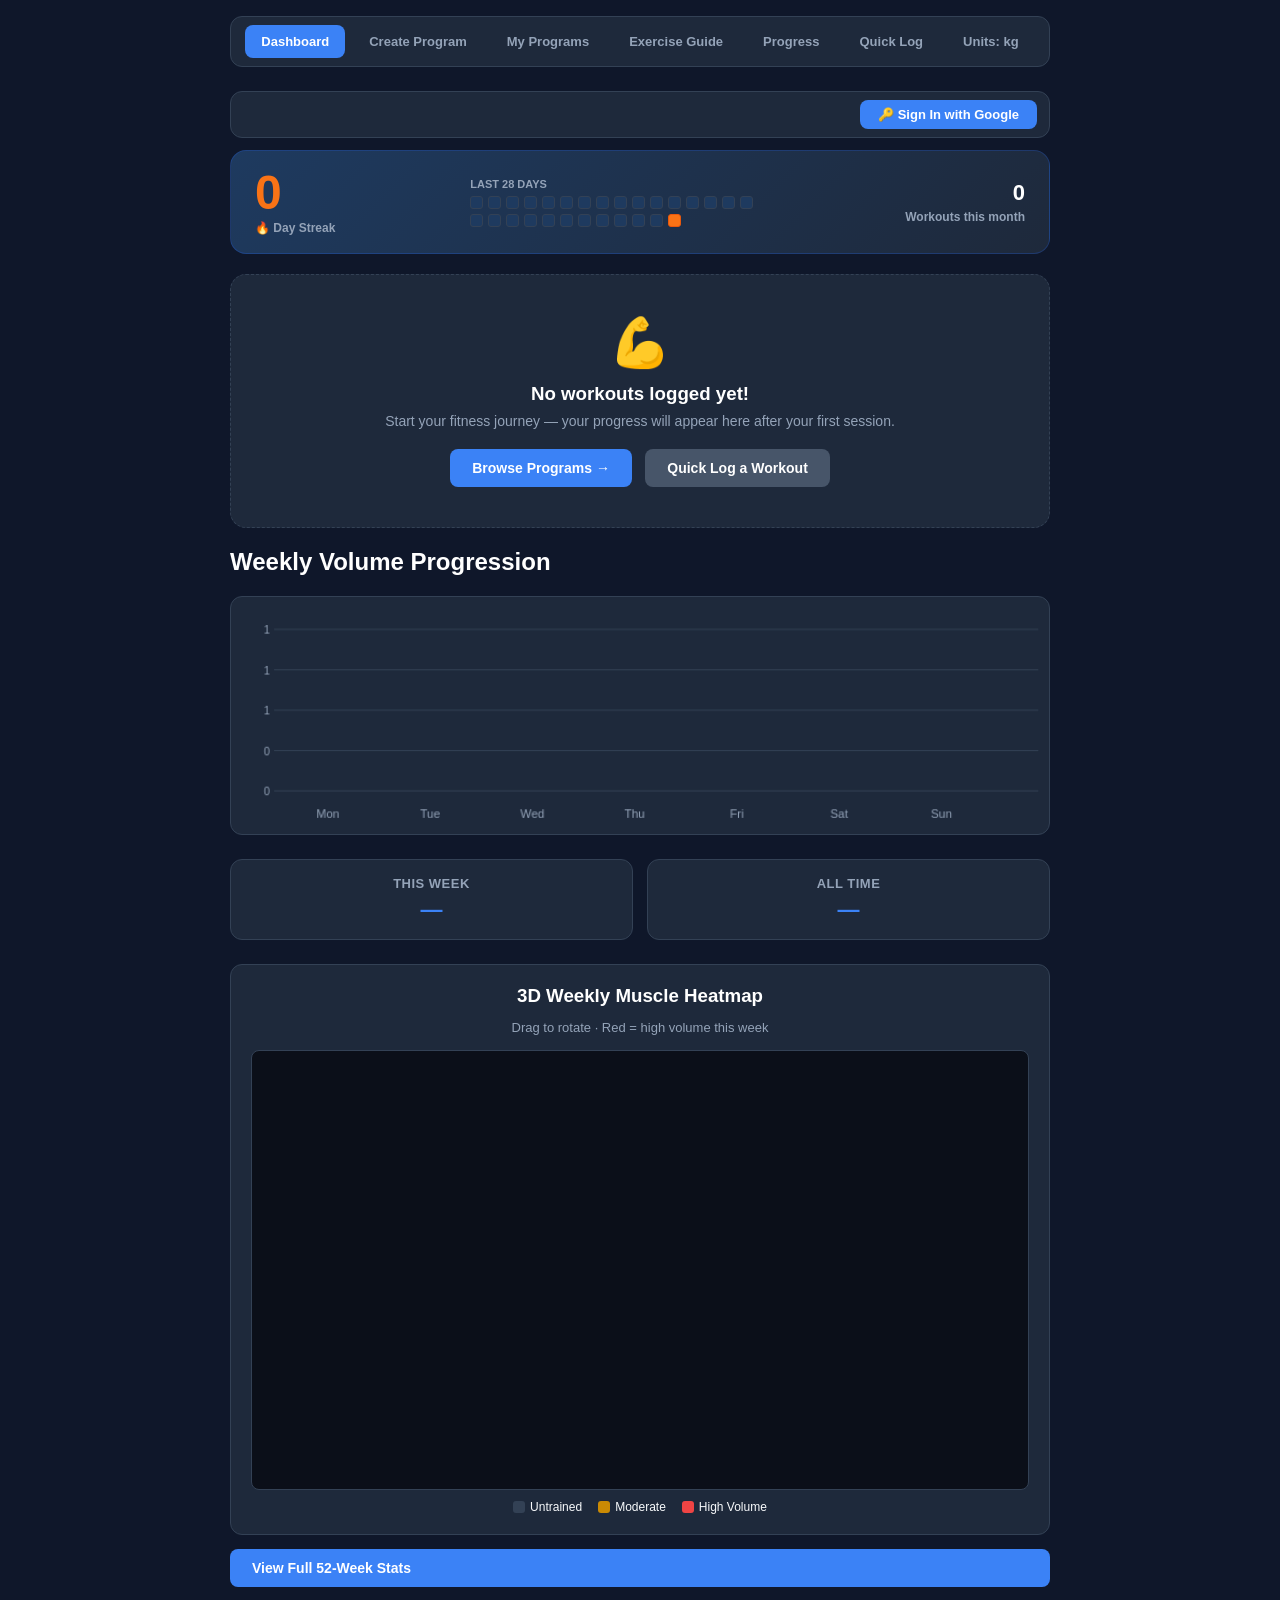
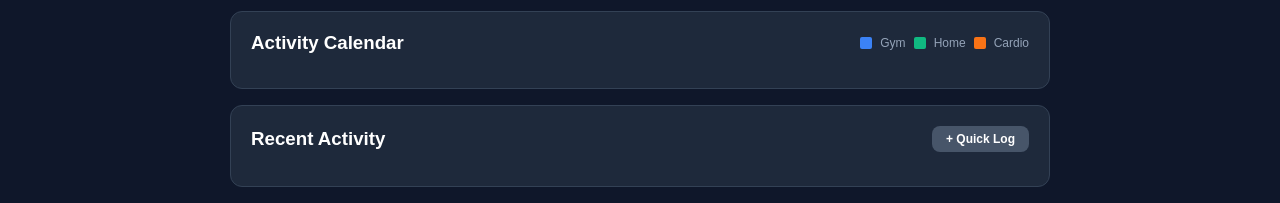
==== index.html @ 7433057d "Add files via upload" ====
<!DOCTYPE html>
<html lang="en">
<head>
    <meta charset="UTF-8">
    <meta name="viewport" content="width=device-width, initial-scale=1.0">
    <meta name="theme-color" content="#0f172a">
    <meta name="apple-mobile-web-app-capable" content="yes">
    <meta name="description" content="FitTrack Pro — Smart fitness tracking with 3D muscle heatmap, strength progression, and workout analytics.">
    <title>FitTrack Pro</title>
    <!-- FIX: Use Three.js r134 with reliable CDN path for OrbitControls -->
    <script src="https://cdnjs.cloudflare.com/ajax/libs/three.js/r134/three.min.js"></script>
    <script src="https://cdn.jsdelivr.net/npm/three@0.134.0/examples/js/controls/OrbitControls.js"></script>
    <script src="https://cdn.jsdelivr.net/npm/@supabase/supabase-js@2"></script>
    <!-- Configure Supabase credentials here before loading app.js -->
    <script>
        // REQUIRED: Replace with your actual Supabase project credentials
        window.__SUPABASE_URL = 'YOUR_SUPABASE_URL';
        window.__SUPABASE_KEY = 'YOUR_SUPABASE_ANON_KEY';
    </script>
    <link rel="stylesheet" href="styles.css">
</head>
<body class="fittrack-app">
<div class="container">
    <nav class="control-panel">
        <button class="toggle-btn active-nav" id="btn-home" onclick="showPage('home')">Dashboard</button>
        <button class="toggle-btn" id="btn-creator" onclick="showPage('creator')">Create Program</button>
        <button class="toggle-btn" id="btn-selector" onclick="showPage('selector')">My Programs</button>
        <!-- FIX: Unit toggle is a separate action, not a nav page — no page id needed -->
        <button class="toggle-btn" id="btn-guide" onclick="showPage('guide')">Exercise Guide</button>
        <button class="toggle-btn" id="btn-progress" onclick="openProgressModal()">Progress</button>
        <button class="toggle-btn" id="btn-quicklog" onclick="showPage('quicklog')">Quick Log</button>
        <button class="toggle-btn" id="btn-units" onclick="toggleUnits()">
            Units: <span id="unitLabel">kg</span>
        </button>
    </nav>
    <nav class="auth-nav">
        <img id="user-avatar" src="" alt="avatar" style="display:none;">
        <span id="user-display" style="display:none;"></span>
        <button id="login-btn" onclick="signInWithGoogle()">🔑 Sign In with Google</button>
        <button id="logout-btn" style="display:none;" onclick="signOut()">Sign Out</button>
    </nav>
    <!-- Toast notification -->
    <div id="toast"></div>
    <!-- Loading spinner overlay -->
    <div id="loading-spinner">
        <div class="spinner-ring"></div>
    </div>

    <!-- DASHBOARD PAGE -->
    <div id="page-home" class="page active">
        <!-- Streak + Consistency -->
        <div class="streak-bar">
            <div>
                <div class="streak-number" id="streakCount">0</div>
                <div class="streak-label">🔥 Day Streak</div>
            </div>
            <div>
                <div style="font-size:11px;font-weight:700;color:var(--text-muted);margin-bottom:6px;text-transform:uppercase;">Last 28 Days</div>
                <div class="consistency-dots" id="consistencyDots"></div>
            </div>
            <div style="text-align:right;">
                <div style="font-size:22px;font-weight:800;color:#fff;" id="monthWorkoutCount">0</div>
                <div class="streak-label">Workouts this month</div>
            </div>
        </div>

        <!-- Empty state shown to new users -->
        <div id="dashEmptyState" style="display:none;text-align:center;background:var(--bg-secondary);border:1px dashed var(--border);border-radius:16px;padding:40px 20px;margin-bottom:20px;">
            <div style="font-size:48px;margin-bottom:12px;">💪</div>
            <h3 style="color:#fff;margin:0 0 8px;">No workouts logged yet!</h3>
            <p style="color:var(--text-muted);margin:0 0 20px;font-size:14px;">Start your fitness journey — your progress will appear here after your first session.</p>
            <button class="action-btn" onclick="showPage('selector')">Browse Programs →</button>
            &nbsp;
            <button class="action-btn" style="background:#475569;" onclick="showPage('quicklog')">Quick Log a Workout</button>
        </div>

        <h2 style="margin-top:0;">Weekly Volume Progression</h2>
        <canvas id="weeklyProgressionChart" width="760" height="220"></canvas>

        <div class="stats-container">
            <div class="stat-card">
                <h3>This Week</h3>
                <p id="weeklyVolume">—</p>
            </div>
            <div class="stat-card">
                <h3>All Time</h3>
                <p id="totalVolume">—</p>
            </div>

            <div class="anatomy-panel">
                <h3>3D Weekly Muscle Heatmap</h3>
                <p style="font-size:13px;color:var(--text-muted);margin-top:-5px;margin-bottom:15px;">
                    Drag to rotate · Red = high volume this week
                </p>
                <div id="anatomy-canvas-container"></div>
                <div class="anatomy-legend" style="margin-top:10px;">
                    <div class="legend-item"><div class="legend-color" style="background:#334155;"></div><span>Untrained</span></div>
                    <div class="legend-item"><div class="legend-color" style="background:#ca8a04;"></div><span>Moderate</span></div>
                    <div class="legend-item"><div class="legend-color" style="background:#ef4444;"></div><span>High Volume</span></div>
                </div>
            </div>

            <button class="action-btn" style="grid-column:span 2;" onclick="showStatsModal()">View Full 52-Week Stats</button>
        </div>

        <!-- Activity Calendar -->
        <div style="margin-top:24px;background:var(--bg-secondary);border:1px solid var(--border);border-radius:12px;padding:20px;">
            <div style="display:flex;justify-content:space-between;align-items:center;margin-bottom:14px;flex-wrap:wrap;gap:10px;">
                <h3 style="margin:0;">Activity Calendar</h3>
                <div style="display:flex;gap:8px;font-size:12px;align-items:center;">
                    <div style="width:12px;height:12px;border-radius:2px;background:#3b82f6;"></div><span style="color:var(--text-muted);">Gym</span>
                    <div style="width:12px;height:12px;border-radius:2px;background:#10b981;"></div><span style="color:var(--text-muted);">Home</span>
                    <div style="width:12px;height:12px;border-radius:2px;background:#f97316;"></div><span style="color:var(--text-muted);">Cardio</span>
                </div>
            </div>
            <div id="activityCalendar" style="position:relative;"></div>
            <div id="calendarPopover" style="display:none;position:absolute;background:#1e293b;border:1px solid var(--border);border-radius:8px;padding:10px 14px;font-size:12px;color:#fff;z-index:100;pointer-events:none;max-width:200px;box-shadow:0 4px 16px rgba(0,0,0,0.5);"></div>
        </div>

        <!-- Recent Activity -->
        <div style="margin-top:16px;background:var(--bg-secondary);border:1px solid var(--border);border-radius:12px;padding:20px;">
            <div style="display:flex;justify-content:space-between;align-items:center;margin-bottom:14px;">
                <h3 style="margin:0;">Recent Activity</h3>
                <button class="action-btn" style="padding:6px 14px;font-size:12px;background:#475569;" onclick="showPage('quicklog')">+ Quick Log</button>
            </div>
            <div id="recentActivityList"></div>
        </div>
    </div>

    <!-- CREATE PROGRAM PAGE -->
    <div id="page-creator" class="page">
        <h2>Custom Program Architect</h2>
        <div style="margin-bottom:20px;display:flex;gap:15px;align-items:center;flex-wrap:wrap;">
            <input type="text" id="newWorkoutTitle" placeholder="Program Title (e.g., Push Day)" style="flex:1;min-width:160px;">
            <label style="font-weight:600;">Location:</label>
            <select id="locationMode" onchange="resetBuilderList()">
                <option value="gym">Commercial Gym</option>
                <option value="home">Home Workout</option>
            </select>
        </div>
        <div id="newExerciseList"></div>
        <div style="margin-top:20px;display:flex;gap:10px;flex-wrap:wrap;">
            <button class="action-btn" style="background:#475569;" onclick="addExerciseRowWithSelect()">+ Add Exercise</button>
            <button class="action-btn" style="background:#64748b;" onclick="addCustomExerciseRow()">+ Other Exercise</button>
            <button class="action-btn" onclick="saveCustomWorkout()">Save to System</button>
        </div>
    </div>

    <!-- MY PROGRAMS PAGE -->
    <div id="page-selector" class="page">
        <div style="background:linear-gradient(135deg,#e0f2fe 0%,#f0fdf4 100%);border-radius:16px;padding:20px;margin-bottom:25px;display:flex;justify-content:space-between;align-items:center;flex-wrap:wrap;gap:12px;">
            <div>
                <h3 style="color:#0284c7;margin:0 0 6px 0;font-size:18px;font-weight:700;">System Architect</h3>
                <p style="color:#334155;font-size:14px;margin:0 0 12px 0;">Select any routine to modify and log your performance.</p>
                <button class="action-btn" style="background:#0284c7;font-size:13px;padding:6px 14px;border-radius:20px;" onclick="showPage('creator')">Build Custom Now</button>
            </div>
        </div>

        <h2 class="routines-section-title">Explore Pre-made Workouts</h2>
        <div class="filter-tabs-wrapper">
            <button class="filter-chip active-filter" id="filter-all" onclick="filterPremade('all')">Show All</button>
            <button class="filter-chip" id="filter-gym" onclick="filterPremade('gym')">🏋️ Gym</button>
            <button class="filter-chip" id="filter-home" onclick="filterPremade('home')">🏠 Home</button>
            <button class="filter-chip" id="filter-cardio" onclick="filterPremade('cardio')">🏃 Cardio</button>
        </div>
        <div id="premadeButtonsGrid" class="routines-grid"></div>
        <div id="premadeToggleContainer" style="display:flex;justify-content:center;margin-top:20px;"></div>

        <h2 class="routines-section-title" style="margin-top:35px;">My Personal Routines</h2>
        <div id="savedProgramsGrid" class="routines-grid"></div>
    </div>

    <!-- ACTIVE TRACKER PAGE -->
    <div id="page-tracker" class="page">
        <div style="display:flex;justify-content:space-between;align-items:center;margin-bottom:20px;flex-wrap:wrap;gap:10px;">
            <h2 id="trackerWorkoutTitle" style="margin:0;">Active Workout Session</h2>
            <button class="action-btn" style="background:#475569;padding:8px 16px;" onclick="showPage('selector')">← Cancel</button>
        </div>

        <div style="background:var(--bg-secondary);border:1px solid var(--border);border-radius:12px;padding:16px;margin-bottom:20px;display:flex;gap:15px;align-items:center;flex-wrap:wrap;">
            <label style="font-weight:600;color:#fff;">Target Log Day:</label>
            <select id="logTargetDay" style="flex:1;">
                <option value="Mon">Monday</option>
                <option value="Tue">Tuesday</option>
                <option value="Wed">Wednesday</option>
                <option value="Thu">Thursday</option>
                <option value="Fri">Friday</option>
                <option value="Sat">Saturday</option>
                <option value="Sun">Sunday</option>
            </select>
        </div>

        <!-- Rest Timer Bar -->
        <div class="rest-timer-bar" id="restTimerBar">
            <div>
                <div style="font-size:11px;font-weight:700;color:var(--text-muted);text-transform:uppercase;margin-bottom:2px;">Rest Timer</div>
                <div class="rest-timer-display" id="restTimerDisplay">1:30</div>
            </div>
            <div class="rest-presets">
                <button class="rest-preset-btn" onclick="startRest(30)">30s</button>
                <button class="rest-preset-btn active" onclick="startRest(60)">60s</button>
                <button class="rest-preset-btn" onclick="startRest(90)">90s</button>
                <button class="rest-preset-btn" onclick="startRest(120)">2m</button>
                <button class="rest-preset-btn" onclick="startRest(180)">3m</button>
            </div>
            <button class="rest-preset-btn" onclick="stopRestTimer()" style="background:#ef4444;color:#fff;">✕ Stop</button>
        </div>

        <div id="activeWorkoutExercisesContainer"></div>

        <div style="margin-top:25px;display:flex;gap:10px;flex-wrap:wrap;">
            <button class="action-btn" style="background:#f97316;flex:1;padding:14px;font-size:14px;" onclick="showRestTimerBar()">
                ⏱ Start Rest
            </button>
            <button class="action-btn" style="background:var(--success);flex:2;padding:14px;font-size:15px;" onclick="commitCompletedWorkoutSession()">
                ✓ Log Workout as Completed
            </button>
            <div id="loading-spinner" style="display:none; color: var(--accent); font-weight: bold; margin-top: 10px;">
        Saving to cloud... ⏳
    </div>
        </div>
    </div>
    <!-- EXERCISE GUIDE PAGE -->
    <div id="page-guide" class="page">
        <h2>Exercise Guide</h2>
        <p style="color:var(--text-muted);margin-top:-10px;margin-bottom:20px;font-size:14px;">Select an exercise to see correct form, muscles targeted, and a 3D animation of the movement.</p>

        <div style="display:flex;gap:12px;align-items:center;flex-wrap:wrap;margin-bottom:20px;">
            <select id="guideCategorySelect" onchange="populateGuideExercises()" style="flex:1;min-width:150px;">
                <option value="">— Select Muscle Group —</option>
            </select>
            <select id="guideExerciseSelect" onchange="loadExerciseGuide()" style="flex:2;min-width:200px;">
                <option value="">— Select Exercise —</option>
            </select>
            <select id="guideLocationMode" onchange="buildGuideCategoryList()" style="min-width:130px;">
                <option value="gym">Gym</option>
                <option value="home">Home</option>
            </select>
        </div>

        <div id="guideContent" style="display:none;">
            <!-- Exercise Info Card -->
            <div style="display:grid;grid-template-columns:1fr 1fr;gap:16px;margin-bottom:20px;">
                <div style="background:var(--bg-secondary);border:1px solid var(--border);border-radius:12px;padding:20px;">
                    <h3 id="guideExName" style="margin-bottom:8px;font-size:18px;color:#fff;"></h3>
                    <p style="font-size:12px;text-transform:uppercase;color:var(--text-muted);font-weight:700;margin:0 0 4px 0;">Primary Muscles</p>
                    <p id="guidePrimary" style="color:var(--accent);font-weight:600;margin:0 0 12px 0;font-size:14px;"></p>
                    <p style="font-size:12px;text-transform:uppercase;color:var(--text-muted);font-weight:700;margin:0 0 4px 0;">Equipment</p>
                    <p id="guideEquipment" style="color:var(--text-main);margin:0 0 12px 0;font-size:14px;"></p>
                    <p style="font-size:12px;text-transform:uppercase;color:var(--text-muted);font-weight:700;margin:0 0 4px 0;">Difficulty</p>
                    <div id="guideDifficulty" style="margin:0;"></div>
                </div>
                <div style="background:var(--bg-secondary);border:1px solid var(--border);border-radius:12px;padding:20px;">
                    <p style="font-size:12px;text-transform:uppercase;color:var(--text-muted);font-weight:700;margin:0 0 8px 0;">How to Perform</p>
                    <ol id="guideSteps" style="margin:0;padding-left:18px;color:var(--text-main);font-size:13px;line-height:1.8;"></ol>
                </div>
            </div>

            <!-- 3D Animation Panel -->
            <div style="background:var(--bg-secondary);border:1px solid var(--border);border-radius:12px;padding:20px;margin-bottom:16px;">
                <div style="display:flex;justify-content:space-between;align-items:center;margin-bottom:12px;">
                    <h3 style="margin:0;font-size:16px;">3D Form Animation</h3>
                    <div style="display:flex;gap:8px;">
                        <button class="action-btn" style="padding:6px 14px;font-size:12px;background:#475569;" onclick="toggleGuideAnimation()">
                            <span id="animToggleLabel">⏸ Pause</span>
                        </button>
                        <button class="action-btn" style="padding:6px 14px;font-size:12px;background:#475569;" onclick="resetGuideCamera()">↺ Reset View</button>
                    </div>
                </div>
                <div id="guide3DContainer" style="width:100%;height:380px;background:#060d1a;border-radius:8px;border:1px solid var(--border);position:relative;overflow:hidden;cursor:grab;"></div>
                <div id="guidePhaseLabel" style="text-align:center;margin-top:10px;font-size:13px;color:var(--text-muted);font-weight:600;letter-spacing:0.5px;"></div>
            </div>

            <!-- Tips -->
            <div style="background:rgba(59,130,246,0.08);border:1px solid rgba(59,130,246,0.25);border-radius:12px;padding:16px;">
                <p style="font-size:12px;text-transform:uppercase;color:var(--accent);font-weight:700;margin:0 0 8px 0;">⚡ Pro Tips</p>
                <ul id="guideTips" style="margin:0;padding-left:18px;color:var(--text-main);font-size:13px;line-height:1.9;"></ul>
            </div>
        </div>

        <div id="guidePlaceholder" style="text-align:center;padding:60px 20px;color:var(--text-muted);">
            <div style="font-size:48px;margin-bottom:16px;">🏋️</div>
            <p style="font-size:16px;font-weight:600;">Select a muscle group and exercise above</p>
            <p style="font-size:13px;margin-top:4px;">You'll see step-by-step instructions and a 3D movement animation.</p>
        </div>
    </div>

    <!-- QUICK LOG PAGE -->
    <div id="page-quicklog" class="page">
        <h2>⚡ Quick Log</h2>
        <p style="color:var(--text-muted);margin-top:-10px;margin-bottom:20px;font-size:14px;">Log any exercise in seconds — no program setup needed.</p>

        <div style="background:var(--bg-secondary);border:1px solid var(--border);border-radius:12px;padding:20px;margin-bottom:16px;">
            <div style="display:grid;grid-template-columns:1fr 1fr;gap:12px;margin-bottom:12px;">
                <div>
                    <label style="font-size:11px;font-weight:700;text-transform:uppercase;color:var(--text-muted);display:block;margin-bottom:6px;">Muscle Group</label>
                    <select id="qlCategory" onchange="populateQLExercises()" style="width:100%;box-sizing:border-box;">
                        <option value="">— Select —</option>
                    </select>
                </div>
                <div>
                    <label style="font-size:11px;font-weight:700;text-transform:uppercase;color:var(--text-muted);display:block;margin-bottom:6px;">Exercise</label>
                    <select id="qlExercise" style="width:100%;box-sizing:border-box;">
                        <option value="">— Select exercise —</option>
                    </select>
                </div>
            </div>
            <div style="display:flex;align-items:center;gap:8px;margin-bottom:12px;">
                <div style="height:1px;flex:1;background:var(--border);"></div>
                <span style="font-size:11px;color:var(--text-muted);font-weight:600;">OR TYPE CUSTOM</span>
                <div style="height:1px;flex:1;background:var(--border);"></div>
            </div>
            <input type="text" id="qlCustomName" placeholder="Custom exercise name…" style="width:100%;box-sizing:border-box;margin-bottom:12px;">
            <div style="display:grid;grid-template-columns:1fr 1fr 1fr 1fr;gap:10px;margin-bottom:12px;">
                <div>
                    <label style="font-size:11px;font-weight:700;text-transform:uppercase;color:var(--text-muted);display:block;margin-bottom:6px;">Sets</label>
                    <input type="number" id="qlSets" value="3" min="1" style="width:100%;box-sizing:border-box;">
                </div>
                <div>
                    <label style="font-size:11px;font-weight:700;text-transform:uppercase;color:var(--text-muted);display:block;margin-bottom:6px;">Reps</label>
                    <input type="number" id="qlReps" value="10" min="0" style="width:100%;box-sizing:border-box;">
                </div>
                <div>
                    <label style="font-size:11px;font-weight:700;text-transform:uppercase;color:var(--text-muted);display:block;margin-bottom:6px;">Weight</label>
                    <input type="number" id="qlWeight" value="0" min="0" step="0.5" style="width:100%;box-sizing:border-box;">
                </div>
                <div>
                    <label style="font-size:11px;font-weight:700;text-transform:uppercase;color:var(--text-muted);display:block;margin-bottom:6px;">Day</label>
                    <select id="qlDay" style="width:100%;box-sizing:border-box;">
                        <option value="Mon">Mon</option>
                        <option value="Tue">Tue</option>
                        <option value="Wed">Wed</option>
                        <option value="Thu">Thu</option>
                        <option value="Fri">Fri</option>
                        <option value="Sat">Sat</option>
                        <option value="Sun">Sun</option>
                    </select>
                </div>
            </div>
            <button class="action-btn" onclick="quickLogAddExercise()" style="width:100%;padding:12px;">+ Add to Session</button>
        </div>

        <div id="qlSessionList" style="margin-bottom:16px;"></div>

        <div id="qlActions" style="display:none;gap:10px;flex-wrap:wrap;">
            <button class="action-btn" style="background:#475569;flex:1;" onclick="clearQLSession()">✕ Clear</button>
            <button class="action-btn" style="background:var(--success);flex:2;padding:14px;" onclick="commitQLSession()">✓ Log This Session</button>
        </div>
    </div>

</div>

<!-- 52-WEEK STATS MODAL — Enhanced with tooltips, trend line, period toggle -->
<div id="statsModal" class="modal-overlay">
    <div class="modal-box" style="max-width:860px;">
        <button class="modal-close" onclick="closeStatsModal()">✕ Close</button>
        <h2 style="margin-bottom:16px;">52-Week Performance Analysis</h2>

        <!-- Period toggle: Volume vs Frequency -->
        <div style="display:flex;gap:8px;margin-bottom:16px;flex-wrap:wrap;">
            <button class="stats-period-btn active" id="periodVolume" onclick="setStatsPeriod('volume')">📊 Volume</button>
            <button class="stats-period-btn" id="periodFrequency" onclick="setStatsPeriod('frequency')">📅 Frequency</button>
            <div style="flex:1;"></div>
            <div id="statsTooltipBox" style="font-size:12px;color:var(--text-muted);padding:6px 12px;background:#0f172a;border:1px solid var(--border);border-radius:8px;display:none;"></div>
        </div>

        <div style="position:relative;">
            <canvas id="yearlyChart" height="320" style="cursor:crosshair;"></canvas>
        </div>

        <div style="display:flex;gap:12px;margin-top:10px;font-size:12px;color:var(--text-muted);align-items:center;flex-wrap:wrap;">
            <div style="display:flex;align-items:center;gap:5px;"><div style="width:12px;height:12px;border-radius:2px;background:#3b82f6;"></div> Weekly total</div>
            <div style="display:flex;align-items:center;gap:5px;"><div style="width:24px;height:2px;background:#f97316;"></div> 4-week avg trend</div>
        </div>

        <!-- Strength Progression: e1RM -->
        <div style="border-top:1px solid var(--border);margin-top:24px;padding-top:20px;">
            <h3 style="margin:0 0 12px;">Top Lift — Estimated 1RM Progression</h3>
            <div style="display:flex;gap:10px;margin-bottom:14px;flex-wrap:wrap;">
                <select id="e1rmExerciseSelect" onchange="drawE1RMChart()" style="flex:1;min-width:200px;">
                    <option value="">— Select a key lift —</option>
                    <option value="Flat Barbell Bench Press">Bench Press</option>
                    <option value="Barbell Back Squats">Back Squat</option>
                    <option value="Deadlifts">Deadlift</option>
                    <option value="Overhead Barbell Press">Overhead Press</option>
                    <option value="Barbell Rows">Barbell Row</option>
                    <option value="Romanian Deadlifts (RDLs)">Romanian Deadlift</option>
                    <option value="Pull-Ups / Chin-Ups">Pull-Up / Chin-Up</option>
                </select>
            </div>
            <div style="position:relative;">
                <canvas id="e1rmChart" height="220" style="cursor:crosshair;"></canvas>
            </div>
            <div id="e1rmTooltipBox" style="font-size:12px;color:var(--text-muted);margin-top:8px;min-height:20px;text-align:center;"></div>
        </div>
    </div>
</div>

<!-- PROGRESS TAB MODAL (exercise-specific progress chart) -->
<div id="progressModal" class="modal-overlay">
    <div class="modal-box" style="max-width:800px;">
        <button class="modal-close" onclick="document.getElementById('progressModal').classList.remove('open')">✕ Close</button>
        <h2 style="margin-bottom:16px;">Exercise Progress Tracker</h2>
        <div style="display:flex;gap:10px;margin-bottom:16px;flex-wrap:wrap;">
            <select id="progressCatSelect" onchange="populateProgressExercises()" style="flex:1;min-width:150px;">
                <option value="">— Muscle Group —</option>
            </select>
            <select id="progressExSelect" onchange="drawProgressChart()" style="flex:2;min-width:200px;">
                <option value="">— Exercise —</option>
            </select>
        </div>
        <div style="position:relative;">
            <canvas id="progressChart" height="260" style="cursor:crosshair;"></canvas>
        </div>
        <div id="progressTooltipBox" style="font-size:12px;color:var(--text-muted);margin-top:8px;min-height:20px;text-align:center;"></div>
        <div style="margin-top:16px;display:flex;gap:10px;font-size:12px;color:var(--text-muted);align-items:center;">
            <div style="display:flex;align-items:center;gap:5px;"><div style="width:12px;height:12px;border-radius:2px;background:#10b981;"></div> Best set weight × reps</div>
            <div style="display:flex;align-items:center;gap:5px;"><div style="width:24px;height:2px;background:#f97316;"></div> 4-week avg</div>
        </div>
    </div>
</div>

<script src="app.js">  
</script>

    <script>
    // ─── SUPABASE AUTH STATE LISTENER ────────────────────────────────────────────
    // Runs after app.js is loaded — keeps UI in sync with auth state
    window.addEventListener('load', function() {
        if (typeof _supabase !== 'undefined' && _supabase) {
            _supabase.auth.getSession().then(({ data: { session } }) => {
                if (typeof updateAuthUI === 'function') updateAuthUI(session?.user || null);
            });
            _supabase.auth.onAuthStateChange((_event, session) => {
                if (typeof updateAuthUI === 'function') updateAuthUI(session?.user || null);
                // Re-sync data on sign-in
                if (session?.user && typeof updateDashboard === 'function') {
                    updateDashboard();
                }
            });
        }
    });
    </script>
</body>
</html>
---- styles.css ----
/* ═══════════════════════════════════════════════════════════
   FitTrack Pro — styles.css  (v3 — fully corrected)
   ═══════════════════════════════════════════════════════════ */

:root {
    --bg-primary:   #0f172a;
    --bg-secondary: #1e293b;
    --accent:       #3b82f6;
    --accent-hover: #2563eb;
    --text-main:    #f8fafc;
    --text-muted:   #94a3b8;
    --border:       #334155;
    --success:      #10b981;
    --color-strength: #3b82f6;
    --color-cardio:   #f97316;
    --color-home:     #10b981;
    --radius:       12px;
}

/* ── RESET / BASE ──────────────────────────────────────────── */
*, *::before, *::after { box-sizing: border-box; }

body {
    font-family: -apple-system, BlinkMacSystemFont, "Segoe UI", Roboto, sans-serif;
    background-color: var(--bg-primary);
    color: var(--text-main);
    margin: 0;
    padding: 16px;
    /* Smooth scrolling for modals */
    scroll-behavior: smooth;
}

.container { max-width: 820px; margin: 0 auto; }

h1, h2, h3 { margin-top: 0; color: #fff; }

/* ── NAVIGATION ────────────────────────────────────────────── */
.control-panel {
    display: flex;
    justify-content: center;
    gap: 8px;
    margin-bottom: 24px;
    background: var(--bg-secondary);
    padding: 8px;
    border-radius: var(--radius);
    border: 1px solid var(--border);
    flex-wrap: wrap;
}

.toggle-btn {
    background: transparent;
    color: var(--text-muted);
    border: none;
    padding: 9px 16px;
    font-weight: 600;
    font-size: 13px;
    cursor: pointer;
    border-radius: 8px;
    transition: all 0.2s ease;
    white-space: nowrap;
}
.toggle-btn:hover { background: #334155; color: #fff; }
.toggle-btn.active-nav { background: var(--accent); color: #fff; }

/* ── AUTH NAV ──────────────────────────────────────────────── */
.auth-nav {
    display: flex;
    align-items: center;
    justify-content: flex-end;
    gap: 10px;
    margin-bottom: 12px;
    padding: 8px 12px;
    background: var(--bg-secondary);
    border: 1px solid var(--border);
    border-radius: var(--radius);
}
#login-btn {
    background: var(--accent);
    color: #fff;
    border: none;
    padding: 7px 18px;
    border-radius: 8px;
    font-weight: 700;
    font-size: 13px;
    cursor: pointer;
    transition: background 0.2s;
}
#login-btn:hover { background: var(--accent-hover); }
#logout-btn {
    background: transparent;
    color: #f87171;
    border: 1px solid #f8717144;
    padding: 6px 14px;
    border-radius: 8px;
    font-weight: 600;
    font-size: 12px;
    cursor: pointer;
    transition: all 0.2s;
}
#logout-btn:hover { background: #f8717122; }
#user-display {
    font-size: 13px;
    color: var(--text-muted);
    font-weight: 600;
}
#user-avatar {
    width: 28px;
    height: 28px;
    border-radius: 50%;
    border: 2px solid var(--border);
}

/* ── PAGE TRANSITIONS ──────────────────────────────────────── */
.page { display: none; }
.page.active { display: block; animation: fadeIn 0.25s ease; }
@keyframes fadeIn {
    from { opacity: 0; transform: translateY(8px); }
    to   { opacity: 1; transform: translateY(0); }
}

/* ── INPUTS & SELECTS ──────────────────────────────────────── */
input, select, textarea {
    background: var(--bg-secondary);
    color: var(--text-main);
    border: 1px solid var(--border);
    padding: 10px 14px;
    border-radius: 8px;
    font-size: 14px;
    outline: none;
    transition: border-color 0.2s;
}
input:focus, select:focus, textarea:focus { border-color: var(--accent); }
input[type="number"] { -moz-appearance: textfield; }
input[type="number"]::-webkit-inner-spin-button { opacity: 0.5; }
input::placeholder { color: #475569; }

/* ── BUTTONS ───────────────────────────────────────────────── */
button.action-btn {
    background: var(--accent);
    color: #fff;
    border: none;
    padding: 11px 22px;
    border-radius: 8px;
    font-weight: 700;
    font-size: 14px;
    cursor: pointer;
    transition: background 0.2s, transform 0.1s;
    display: inline-flex;
    align-items: center;
    gap: 6px;
}
button.action-btn:hover  { background: var(--accent-hover); }
button.action-btn:active { transform: scale(0.98); }
button.action-btn:disabled { background: #475569; cursor: not-allowed; opacity: 0.7; }

/* ── LOADING SPINNER ───────────────────────────────────────── */
#loading-spinner {
    display: none;
    position: fixed;
    top: 0; left: 0; right: 0; bottom: 0;
    background: rgba(15,23,42,0.7);
    z-index: 9000;
    align-items: center;
    justify-content: center;
    backdrop-filter: blur(3px);
}
#loading-spinner.visible { display: flex; }
.spinner-ring {
    width: 48px; height: 48px;
    border: 4px solid #334155;
    border-top-color: var(--accent);
    border-radius: 50%;
    animation: spin 0.8s linear infinite;
}
@keyframes spin { to { transform: rotate(360deg); } }

/* ── TOAST NOTIFICATION ────────────────────────────────────── */
#toast {
    position: fixed;
    bottom: 80px;
    left: 50%;
    transform: translateX(-50%) translateY(20px);
    background: #1e293b;
    border: 1px solid var(--border);
    color: #fff;
    padding: 12px 24px;
    border-radius: 40px;
    font-size: 14px;
    font-weight: 600;
    z-index: 8000;
    opacity: 0;
    transition: all 0.3s ease;
    pointer-events: none;
    white-space: nowrap;
    box-shadow: 0 8px 24px rgba(0,0,0,0.4);
}
#toast.show {
    opacity: 1;
    transform: translateX(-50%) translateY(0);
}
#toast.success { border-color: #059669; color: #6ee7b7; }
#toast.error   { border-color: #ef4444; color: #f87171; }

/* ── DASHBOARD STATS ───────────────────────────────────────── */
.stats-container {
    display: grid;
    grid-template-columns: 1fr 1fr;
    gap: 14px;
    margin-top: 20px;
}
.stat-card {
    background: var(--bg-secondary);
    padding: 16px 20px;
    border-radius: var(--radius);
    border: 1px solid var(--border);
    text-align: center;
}
.stat-card h3 { font-size: 13px; color: var(--text-muted); text-transform: uppercase; letter-spacing: 0.5px; margin-bottom: 4px; }
.stat-card p  { font-size: 22px; font-weight: 800; color: var(--accent); margin: 6px 0 0 0; }

/* ── STREAK BAR ────────────────────────────────────────────── */
.streak-bar {
    background: linear-gradient(135deg, #1e3a5f 0%, #1e293b 100%);
    border: 1px solid #2563eb44;
    border-radius: 16px;
    padding: 18px 24px;
    display: flex;
    align-items: center;
    justify-content: space-between;
    gap: 16px;
    margin-bottom: 20px;
    flex-wrap: wrap;
}
.streak-number { font-size: 48px; font-weight: 900; color: #f97316; line-height: 1; }
.streak-label  { font-size: 12px; color: var(--text-muted); font-weight: 600; margin-top: 4px; }

.consistency-dots { display: flex; gap: 5px; flex-wrap: wrap; max-width: 300px; }
.consistency-dot {
    width: 13px; height: 13px;
    border-radius: 3px;
    background: #1e3a5f;
    border: 1px solid #334155;
    transition: background 0.2s;
    cursor: default;
}
.consistency-dot.done  { background: var(--success); border-color: #059669; }
.consistency-dot.today { background: #f97316; border-color: #ea580c; }

/* ── EMPTY STATE ───────────────────────────────────────────── */
.empty-state {
    text-align: center;
    padding: 40px 20px;
    background: var(--bg-secondary);
    border: 1px dashed var(--border);
    border-radius: 16px;
    grid-column: span 2;
}
.empty-state h3 { color: var(--text-muted); font-size: 15px; margin: 12px 0 8px; }
.empty-state p  { font-size: 13px; color: var(--text-muted); margin: 0 0 16px; }

/* ── 3D ANATOMY ────────────────────────────────────────────── */
.anatomy-panel {
    grid-column: span 2;
    background: var(--bg-secondary);
    padding: 20px;
    border-radius: var(--radius);
    border: 1px solid var(--border);
    text-align: center;
    margin-top: 10px;
}
#anatomy-canvas-container {
    width: 100%;
    height: 440px;
    background: #0b0f19;
    border-radius: 8px;
    position: relative;
    overflow: hidden;
    border: 1px solid var(--border);
    cursor: grab;
}
#anatomy-canvas-container:active { cursor: grabbing; }
.anatomy-legend {
    display: flex;
    justify-content: center;
    gap: 16px;
    margin-top: 10px;
    font-size: 12px;
    flex-wrap: wrap;
}
.legend-item  { display: flex; align-items: center; gap: 5px; }
.legend-color { width: 12px; height: 12px; border-radius: 3px; }

/* ── CANVAS (charts) ───────────────────────────────────────── */
canvas {
    background: var(--bg-secondary);
    border-radius: var(--radius);
    border: 1px solid var(--border);
    width: 100%;
    box-sizing: border-box;
}

/* ── ROUTINE GRID ──────────────────────────────────────────── */
.routines-section-title {
    font-size: 19px; font-weight: 700;
    color: var(--text-main);
    margin: 24px 0 14px 0;
}
.filter-tabs-wrapper { display: flex; gap: 10px; margin-bottom: 14px; flex-wrap: wrap; }
.filter-chip {
    background: var(--bg-secondary);
    color: var(--text-muted);
    border: 1px solid var(--border);
    padding: 7px 16px;
    border-radius: 20px;
    font-size: 13px;
    font-weight: 600;
    cursor: pointer;
    transition: all 0.2s;
}
.filter-chip.active-filter { background: #f1f5f9; color: #0f172a; border-color: #f1f5f9; }
.filter-chip:hover:not(.active-filter) { background: #334155; color: #fff; }

.routines-grid { display: grid; grid-template-columns: repeat(2, 1fr); gap: 12px; }
.routine-card-layout {
    background: #f1f5f9;
    border: none;
    border-radius: 14px;
    padding: 18px 16px;
    display: flex;
    justify-content: space-between;
    align-items: center;
    cursor: pointer;
    transition: transform 0.2s, box-shadow 0.2s;
    color: #0f172a;
    min-height: 78px;
}
.routine-card-layout:hover { transform: translateY(-2px); box-shadow: 0 6px 18px rgba(0,0,0,0.15); }
.routine-card-gym    { background: #dbeafe !important; }
.routine-card-home   { background: #d1fae5 !important; }
.routine-card-cardio { background: #ffedd5 !important; }
.routine-meta-info   { display: flex; flex-direction: column; gap: 3px; max-width: 78%; }
.routine-card-title  { font-size: 14px; font-weight: 700; margin: 0; white-space: nowrap; overflow: hidden; text-overflow: ellipsis; }
.routine-exercise-count { font-size: 12px; color: #64748b; font-weight: 500; }
.routine-icon-display { font-size: 26px; }

.routine-badge {
    font-size: 10px; font-weight: 800;
    text-transform: uppercase; letter-spacing: 0.5px;
    padding: 2px 7px; border-radius: 10px;
    display: inline-block; margin-bottom: 3px;
}
.badge-gym    { background: #bfdbfe; color: #1d4ed8; }
.badge-home   { background: #a7f3d0; color: #065f46; }
.badge-cardio { background: #fed7aa; color: #9a3412; }

/* ── EXERCISE BUILDER ROWS ─────────────────────────────────── */
.exercise-row {
    display: grid;
    grid-template-columns: 2fr 1fr 1fr 1fr auto;
    gap: 8px;
    background: var(--bg-secondary);
    padding: 10px;
    border-radius: 8px;
    margin-bottom: 8px;
    border: 1px solid var(--border);
    align-items: center;
}
.remove-ex-btn {
    background: #475569; color: #fff;
    border: none; border-radius: 6px;
    padding: 6px 10px; cursor: pointer;
    font-size: 15px; transition: background 0.15s;
}
.remove-ex-btn:hover { background: #ef4444; }

/* ── TRACKER CARDS ─────────────────────────────────────────── */
.tracker-card {
    background: var(--bg-secondary);
    border: 1px solid var(--border);
    border-radius: var(--radius);
    padding: 16px;
    margin-bottom: 12px;
}
.tracker-exercise-header { font-size: 16px; font-weight: 600; margin-bottom: 10px; color: #fff; }
.tracker-inputs-grid { display: grid; grid-template-columns: repeat(3, 1fr); gap: 10px; }
.input-unit-wrapper { display: flex; flex-direction: column; gap: 4px; }
.input-unit-wrapper label { font-size: 11px; color: var(--text-muted); text-transform: uppercase; font-weight: 700; }

/* Previous session badge */
.prev-session-badge {
    display: inline-flex;
    align-items: center;
    gap: 6px;
    background: rgba(59,130,246,0.10);
    border: 1px solid rgba(59,130,246,0.28);
    border-radius: 8px;
    padding: 5px 10px;
    font-size: 11px;
    color: #93c5fd;
    font-weight: 600;
    margin-bottom: 10px;
}

/* Set-done button */
.set-done-btn {
    background: #334155; color: var(--text-muted);
    border: none; border-radius: 8px;
    padding: 8px 14px; font-size: 12px; font-weight: 700;
    cursor: pointer; margin-top: 10px; transition: all 0.2s;
}
.set-done-btn:hover { background: var(--success); color: #fff; }

/* ── REST TIMER ────────────────────────────────────────────── */
.rest-timer-bar {
    display: none;
    background: var(--bg-secondary);
    border: 1px solid var(--border);
    border-radius: var(--radius);
    padding: 14px 20px;
    margin: 12px 0;
    align-items: center;
    gap: 14px;
    flex-wrap: wrap;
}
.rest-timer-bar.visible { display: flex; }
.rest-timer-display {
    font-size: 32px; font-weight: 900;
    font-variant-numeric: tabular-nums;
    color: #fff; min-width: 64px;
}
.rest-timer-display.urgent { color: #f87171; animation: pulse 0.5s ease-in-out infinite alternate; }
@keyframes pulse { from { opacity: 1; } to { opacity: 0.5; } }
.rest-presets { display: flex; gap: 6px; flex-wrap: wrap; }
.rest-preset-btn {
    background: #334155; color: var(--text-muted);
    border: none; border-radius: 6px;
    padding: 5px 10px; font-size: 12px;
    cursor: pointer; font-weight: 600; transition: all 0.15s;
}
.rest-preset-btn:hover { background: #475569; color: #fff; }
.rest-preset-btn.active { background: var(--accent); color: #fff; }

/* ── MODALS ────────────────────────────────────────────────── */
.modal-overlay {
    display: none;
    position: fixed;
    inset: 0;
    background: rgba(0,0,0,0.72);
    z-index: 999;
    justify-content: center;
    align-items: flex-start;
    padding: 32px 16px;
    overflow-y: auto;
    backdrop-filter: blur(2px);
}
.modal-overlay.open { display: flex; }
.modal-box {
    background: var(--bg-primary);
    border: 1px solid var(--border);
    border-radius: 18px;
    padding: 28px;
    width: 100%;
    max-width: 800px;
    position: relative;
    box-shadow: 0 20px 60px rgba(0,0,0,0.5);
}
.modal-close {
    position: absolute; top: 14px; right: 14px;
    background: #475569; color: #fff;
    border: none; border-radius: 8px;
    padding: 6px 14px; cursor: pointer;
    font-weight: 700; font-size: 13px;
    transition: background 0.2s;
}
.modal-close:hover { background: #ef4444; }

/* Stats modal period toggles */
.stats-period-btn {
    background: #1e293b; color: var(--text-muted);
    border: 1px solid var(--border);
    padding: 7px 18px; border-radius: 8px;
    font-size: 13px; font-weight: 700;
    cursor: pointer; transition: all 0.2s;
}
.stats-period-btn.active { background: var(--accent); color: #fff; border-color: var(--accent); }
.stats-period-btn:hover:not(.active) { background: #334155; color: #fff; }

/* ── QUICK LOG ─────────────────────────────────────────────── */
.unit-badge {
    background: #475569; color: #fff;
    border-radius: 6px; padding: 4px 10px;
    font-size: 12px; font-weight: 700; margin-left: 8px;
}

/* ── ACTIVITY CALENDAR ─────────────────────────────────────── */
.activity-row {
    border: 1px solid var(--border);
    border-radius: 10px;
    overflow: hidden;
    margin-bottom: 8px;
}
.activity-row-header {
    display: flex; justify-content: space-between; align-items: center;
    padding: 12px 16px; cursor: pointer;
    background: #1e293b; transition: background 0.15s;
}
.activity-row-header:hover { background: #263449; }
.activity-row-detail {
    display: none; padding: 12px 16px;
    background: #111827; border-top: 1px solid var(--border);
}
.activity-row-detail.open { display: block; }
.activity-ex-item {
    display: flex; justify-content: space-between;
    padding: 5px 0; border-bottom: 1px solid #1e293b;
    font-size: 13px;
}
.activity-ex-item:last-child { border-bottom: none; }
.progress-btn {
    background: transparent;
    border: 1px solid rgba(59,130,246,0.4);
    color: #93c5fd; border-radius: 6px;
    padding: 3px 10px; font-size: 11px;
    cursor: pointer; font-weight: 600;
    transition: background 0.15s;
}
.progress-btn:hover { background: rgba(59,130,246,0.15); }

/* ── RESPONSIVE ────────────────────────────────────────────── */
@media (max-width: 600px) {
    body { padding: 10px; }
    .stats-container { grid-template-columns: 1fr; }
    .anatomy-panel { grid-column: span 1; }
    .routines-grid { grid-template-columns: 1fr; }
    .exercise-row { grid-template-columns: 1fr 1fr; gap: 6px; }
    .exercise-row select { grid-column: span 2; }
    .tracker-inputs-grid { grid-template-columns: 1fr 1fr; }
    .control-panel { gap: 4px; }
    .toggle-btn { padding: 7px 10px; font-size: 12px; }
    #anatomy-canvas-container { height: 300px; }
    .streak-number { font-size: 36px; }
    .modal-box { padding: 18px; }
}
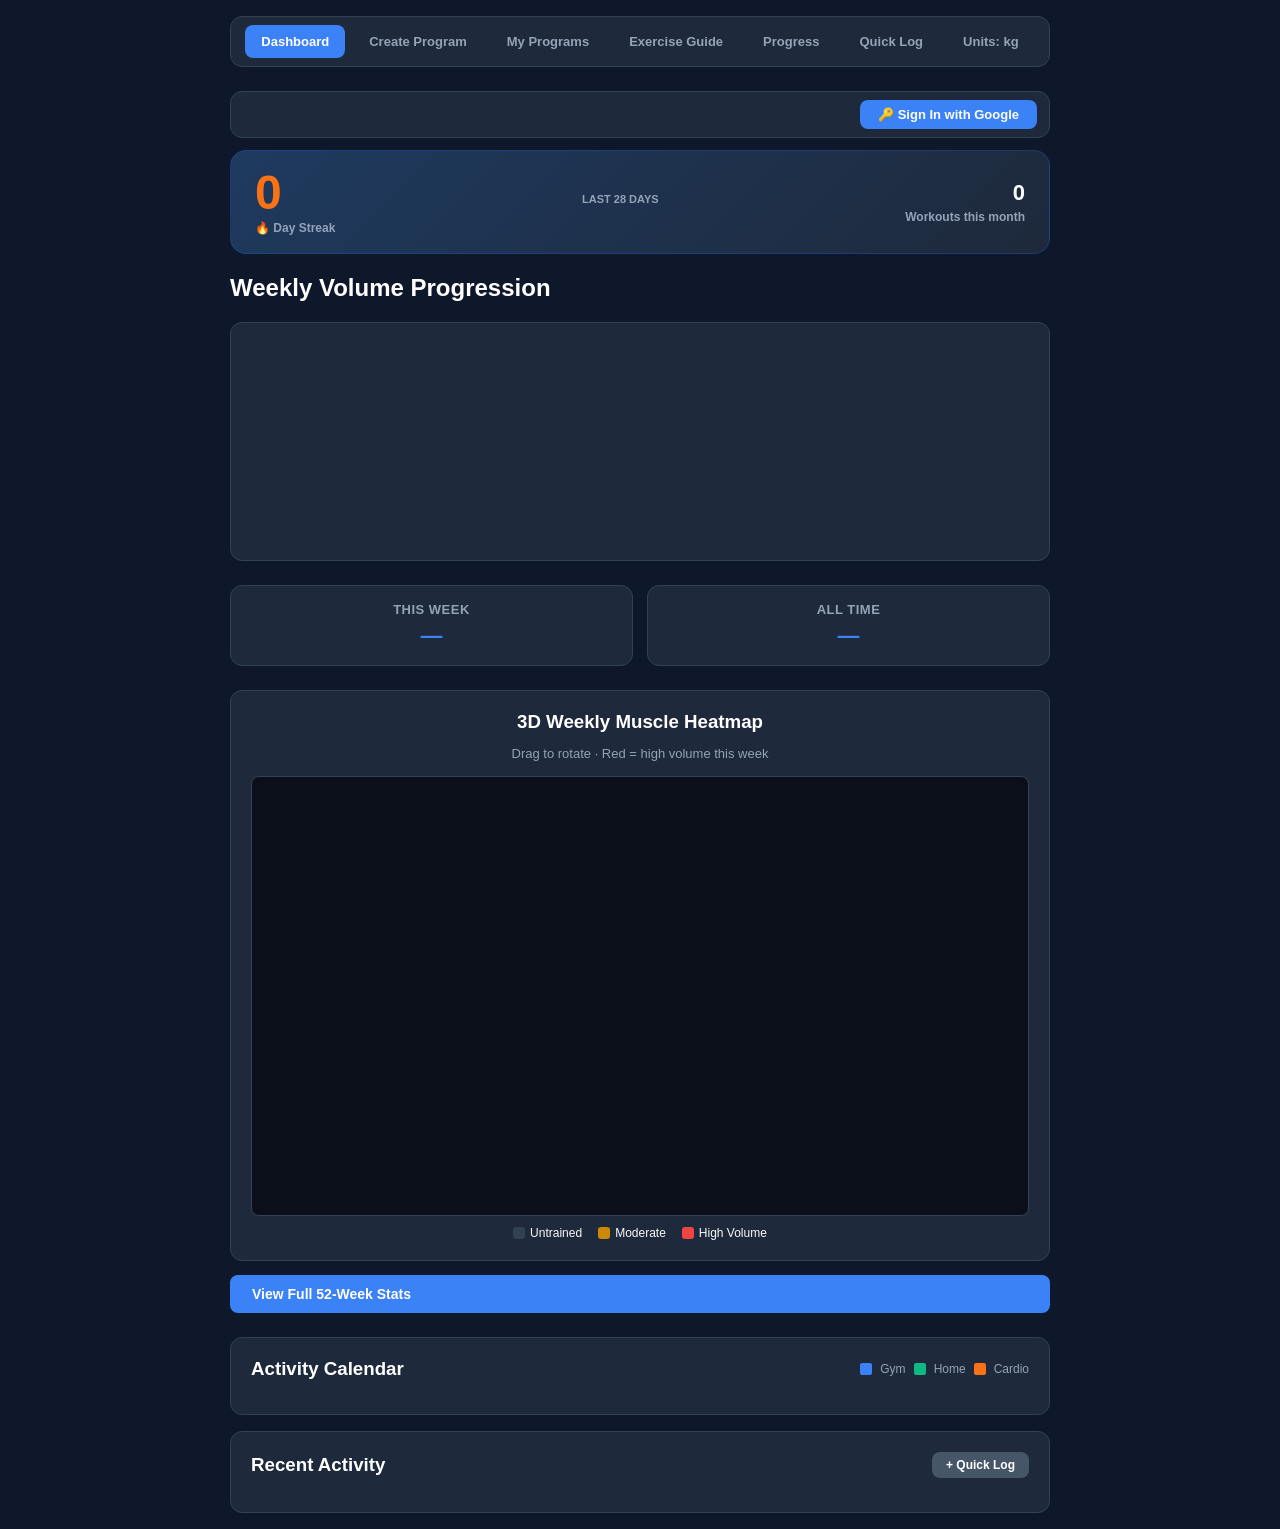
==== commit 300d388a: "Update index.html" ====
--- a/index.html
+++ b/index.html
@@ -14,8 +14,8 @@
     <!-- Configure Supabase credentials here before loading app.js -->
     <script>
         // REQUIRED: Replace with your actual Supabase project credentials
-        window.__SUPABASE_URL = 'YOUR_SUPABASE_URL';
-        window.__SUPABASE_KEY = 'YOUR_SUPABASE_ANON_KEY';
+       window.__SUPABASE_URL = 'https://itmiwjjctyztwcegntji.supabase.co';
+    window.__SUPABASE_KEY = 'sb_publishable_3pehwCn9QXv1paChE9q2nw_VS3ijAZx';
     </script>
     <link rel="stylesheet" href="styles.css">
 </head>
